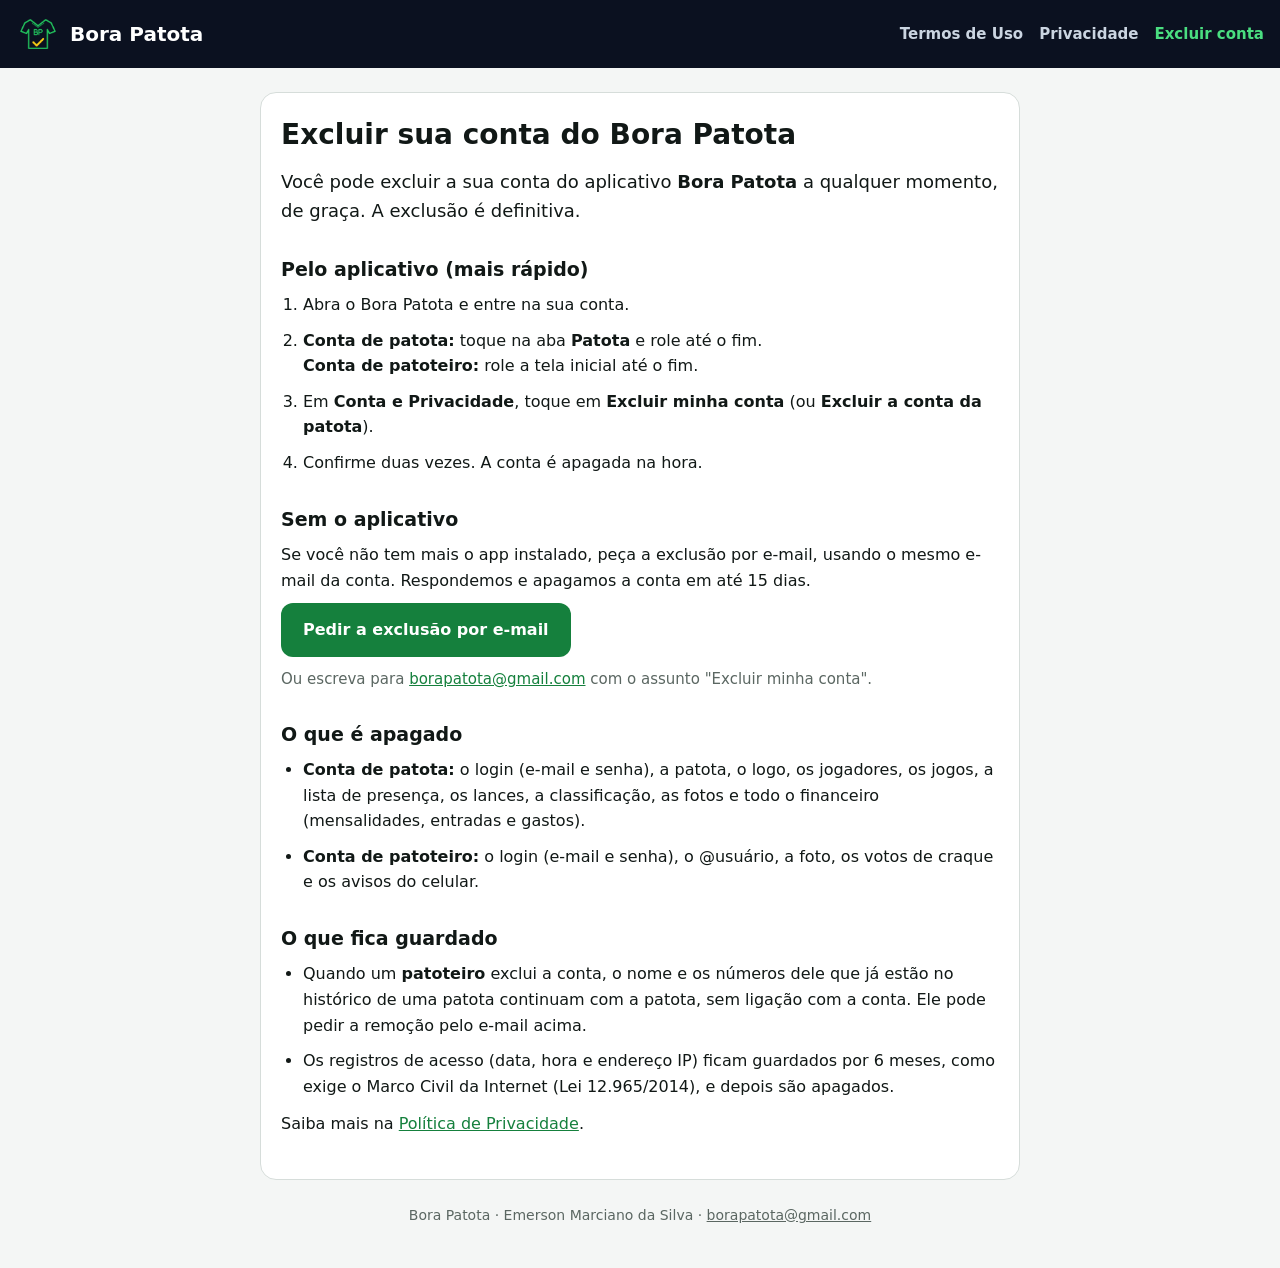
==== excluir-conta.html @ bec3458f "Site do Bora Patota: termos, privacidade e exclusao de conta" ====
<!doctype html>
<html lang="pt-BR">
<head>
<meta charset="utf-8">
<meta name="viewport" content="width=device-width, initial-scale=1">
<title>Excluir conta · Bora Patota</title>
<meta name="description" content="Como excluir a sua conta do aplicativo Bora Patota e quais dados são apagados.">
<link rel="icon" href="icone.png">
<link rel="stylesheet" href="estilo.css">
</head>
<body>
<header>
  <a class="marca" href="index.html"><img src="icone.png" alt="" width="44" height="44"><span>Bora Patota</span></a>
  <nav><a href="termos.html">Termos de Uso</a><a href="privacidade.html">Privacidade</a><a href="excluir-conta.html" aria-current="page">Excluir conta</a></nav>
</header>
<main>
<h1>Excluir sua conta do Bora Patota</h1>
<p class="lead">Você pode excluir a sua conta do aplicativo <strong>Bora Patota</strong> a qualquer momento, de graça. A exclusão é definitiva.</p>

<h2>Pelo aplicativo (mais rápido)</h2>
<ol>
  <li>Abra o Bora Patota e entre na sua conta.</li>
  <li><strong>Conta de patota:</strong> toque na aba <strong>Patota</strong> e role até o fim.<br><strong>Conta de patoteiro:</strong> role a tela inicial até o fim.</li>
  <li>Em <strong>Conta e Privacidade</strong>, toque em <strong>Excluir minha conta</strong> (ou <strong>Excluir a conta da patota</strong>).</li>
  <li>Confirme duas vezes. A conta é apagada na hora.</li>
</ol>

<h2>Sem o aplicativo</h2>
<p>Se você não tem mais o app instalado, peça a exclusão por e-mail, usando o mesmo e-mail da conta. Respondemos e apagamos a conta em até 15 dias.</p>
<p><a class="botao" href="mailto:borapatota@gmail.com?subject=Excluir%20minha%20conta%20do%20Bora%20Patota&amp;body=Quero%20excluir%20minha%20conta%20do%20Bora%20Patota.%0A%0AE-mail%20da%20conta%3A%20%0ATipo%20de%20conta%20(patota%20ou%20patoteiro)%3A%20%0A%40usu%C3%A1rio%20(se%20for%20patoteiro)%3A%20">Pedir a exclusão por e-mail</a></p>
<p class="dica">Ou escreva para <a href="mailto:borapatota@gmail.com">borapatota@gmail.com</a> com o assunto "Excluir minha conta".</p>

<h2>O que é apagado</h2>
<ul>
  <li><strong>Conta de patota:</strong> o login (e-mail e senha), a patota, o logo, os jogadores, os jogos, a lista de presença, os lances, a classificação, as fotos e todo o financeiro (mensalidades, entradas e gastos).</li>
  <li><strong>Conta de patoteiro:</strong> o login (e-mail e senha), o @usuário, a foto, os votos de craque e os avisos do celular.</li>
</ul>

<h2>O que fica guardado</h2>
<ul>
  <li>Quando um <strong>patoteiro</strong> exclui a conta, o nome e os números dele que já estão no histórico de uma patota continuam com a patota, sem ligação com a conta. Ele pode pedir a remoção pelo e-mail acima.</li>
  <li>Os registros de acesso (data, hora e endereço IP) ficam guardados por 6 meses, como exige o Marco Civil da Internet (Lei 12.965/2014), e depois são apagados.</li>
</ul>
<p>Saiba mais na <a href="privacidade.html">Política de Privacidade</a>.</p>

</main>
<footer>
  <p>Bora Patota · Emerson Marciano da Silva · <a href="mailto:borapatota@gmail.com">borapatota@gmail.com</a></p>
</footer>
</body>
</html>
---- estilo.css ----
:root {
  --fundo: #f4f6f5;
  --cartao: #ffffff;
  --texto: #111816;
  --texto2: #5b6762;
  --borda: #d6ddda;
  --marca: #0b1120;
  --destaque: #15803d;
  --botao: #15803d;
  --botao-texto: #ffffff;
}
@media (prefers-color-scheme: dark) {
  :root {
    --fundo: #0b1120;
    --cartao: #121a2b;
    --texto: #eef3f1;
    --texto2: #9eada7;
    --borda: #24304a;
    --destaque: #4ade80;
    --botao: #22c55e;
    --botao-texto: #0b1120;
  }
}
* { box-sizing: border-box; }
html { -webkit-text-size-adjust: 100%; }
body {
  margin: 0;
  background: var(--fundo);
  color: var(--texto);
  font: 16px/1.6 system-ui, -apple-system, "Segoe UI", Roboto, sans-serif;
}
header {
  background: var(--marca);
  color: #fff;
  padding: 12px 16px;
  display: flex;
  flex-wrap: wrap;
  align-items: center;
  justify-content: space-between;
  gap: 8px 24px;
}
.marca { display: flex; align-items: center; gap: 10px; color: #fff; text-decoration: none; font-weight: 800; font-size: 20px; }
.marca img { border-radius: 10px; }
nav { display: flex; flex-wrap: wrap; gap: 4px 16px; }
nav a { color: #cbd5e1; text-decoration: none; font-weight: 600; font-size: 15px; padding: 6px 0; }
nav a[aria-current="page"], nav a:hover { color: #4ade80; }
main {
  max-width: 760px;
  margin: 24px auto;
  padding: 24px 20px 32px;
  background: var(--cartao);
  border: 1px solid var(--borda);
  border-radius: 16px;
}
@media (max-width: 800px) { main { margin: 16px; } }
h1 { font-size: 28px; line-height: 1.25; margin: 0 0 16px; }
h2 { font-size: 19px; margin: 28px 0 8px; }
p, li { margin: 0 0 10px; }
ul, ol { padding-left: 22px; margin: 0 0 12px; }
a { color: var(--destaque); }
.lead { font-size: 18px; color: var(--texto); }
.dica { color: var(--texto2); font-size: 15px; }
.botao {
  display: inline-block;
  background: var(--botao);
  color: var(--botao-texto);
  text-decoration: none;
  font-weight: 800;
  padding: 14px 22px;
  border-radius: 12px;
}
.capa { text-align: center; }
.capa img { border-radius: 26px; margin-top: 8px; }
.links { list-style: none; padding: 0; display: grid; gap: 10px; }
.links a {
  display: block;
  padding: 14px 16px;
  border: 1px solid var(--borda);
  border-radius: 12px;
  text-decoration: none;
  font-weight: 700;
}
footer { text-align: center; color: var(--texto2); font-size: 14px; padding: 0 16px 32px; }
footer a { color: var(--texto2); }
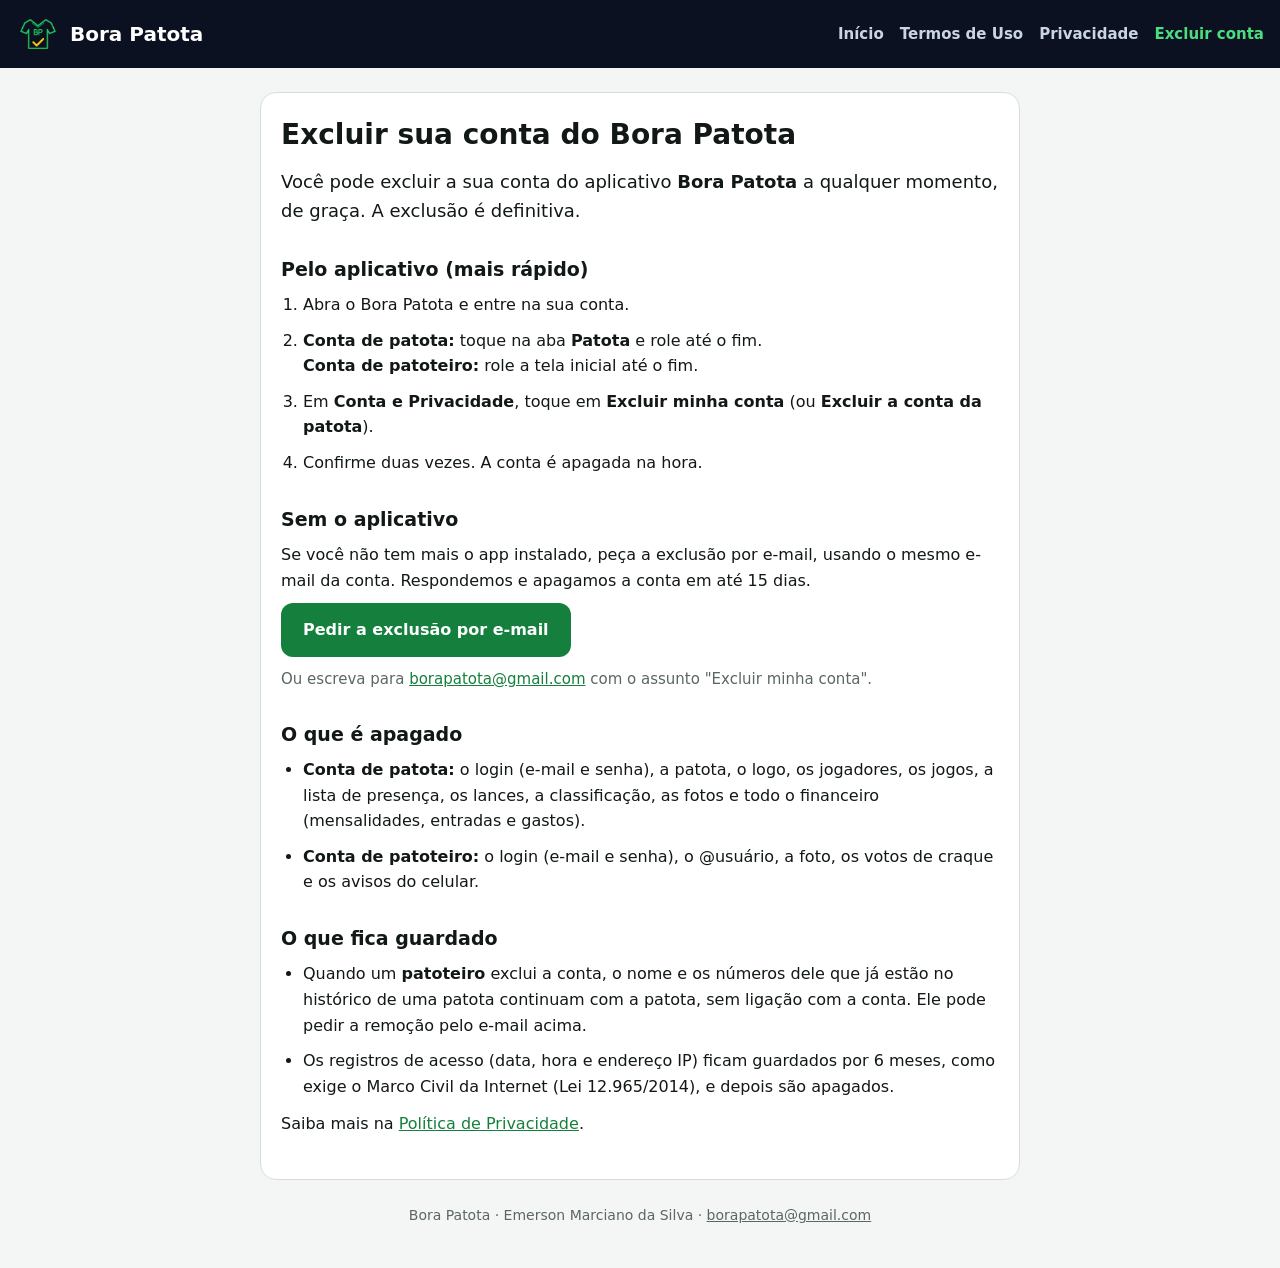
==== commit e2ffea85: "Pagina de divulgacao do Bora Patota" ====
--- a/excluir-conta.html
+++ b/excluir-conta.html
@@ -11,7 +11,7 @@
 <body>
 <header>
   <a class="marca" href="index.html"><img src="icone.png" alt="" width="44" height="44"><span>Bora Patota</span></a>
-  <nav><a href="termos.html">Termos de Uso</a><a href="privacidade.html">Privacidade</a><a href="excluir-conta.html" aria-current="page">Excluir conta</a></nav>
+  <nav><a href="index.html">Início</a><a href="termos.html">Termos de Uso</a><a href="privacidade.html">Privacidade</a><a href="excluir-conta.html" aria-current="page">Excluir conta</a></nav>
 </header>
 <main>
 <h1>Excluir sua conta do Bora Patota</h1>
